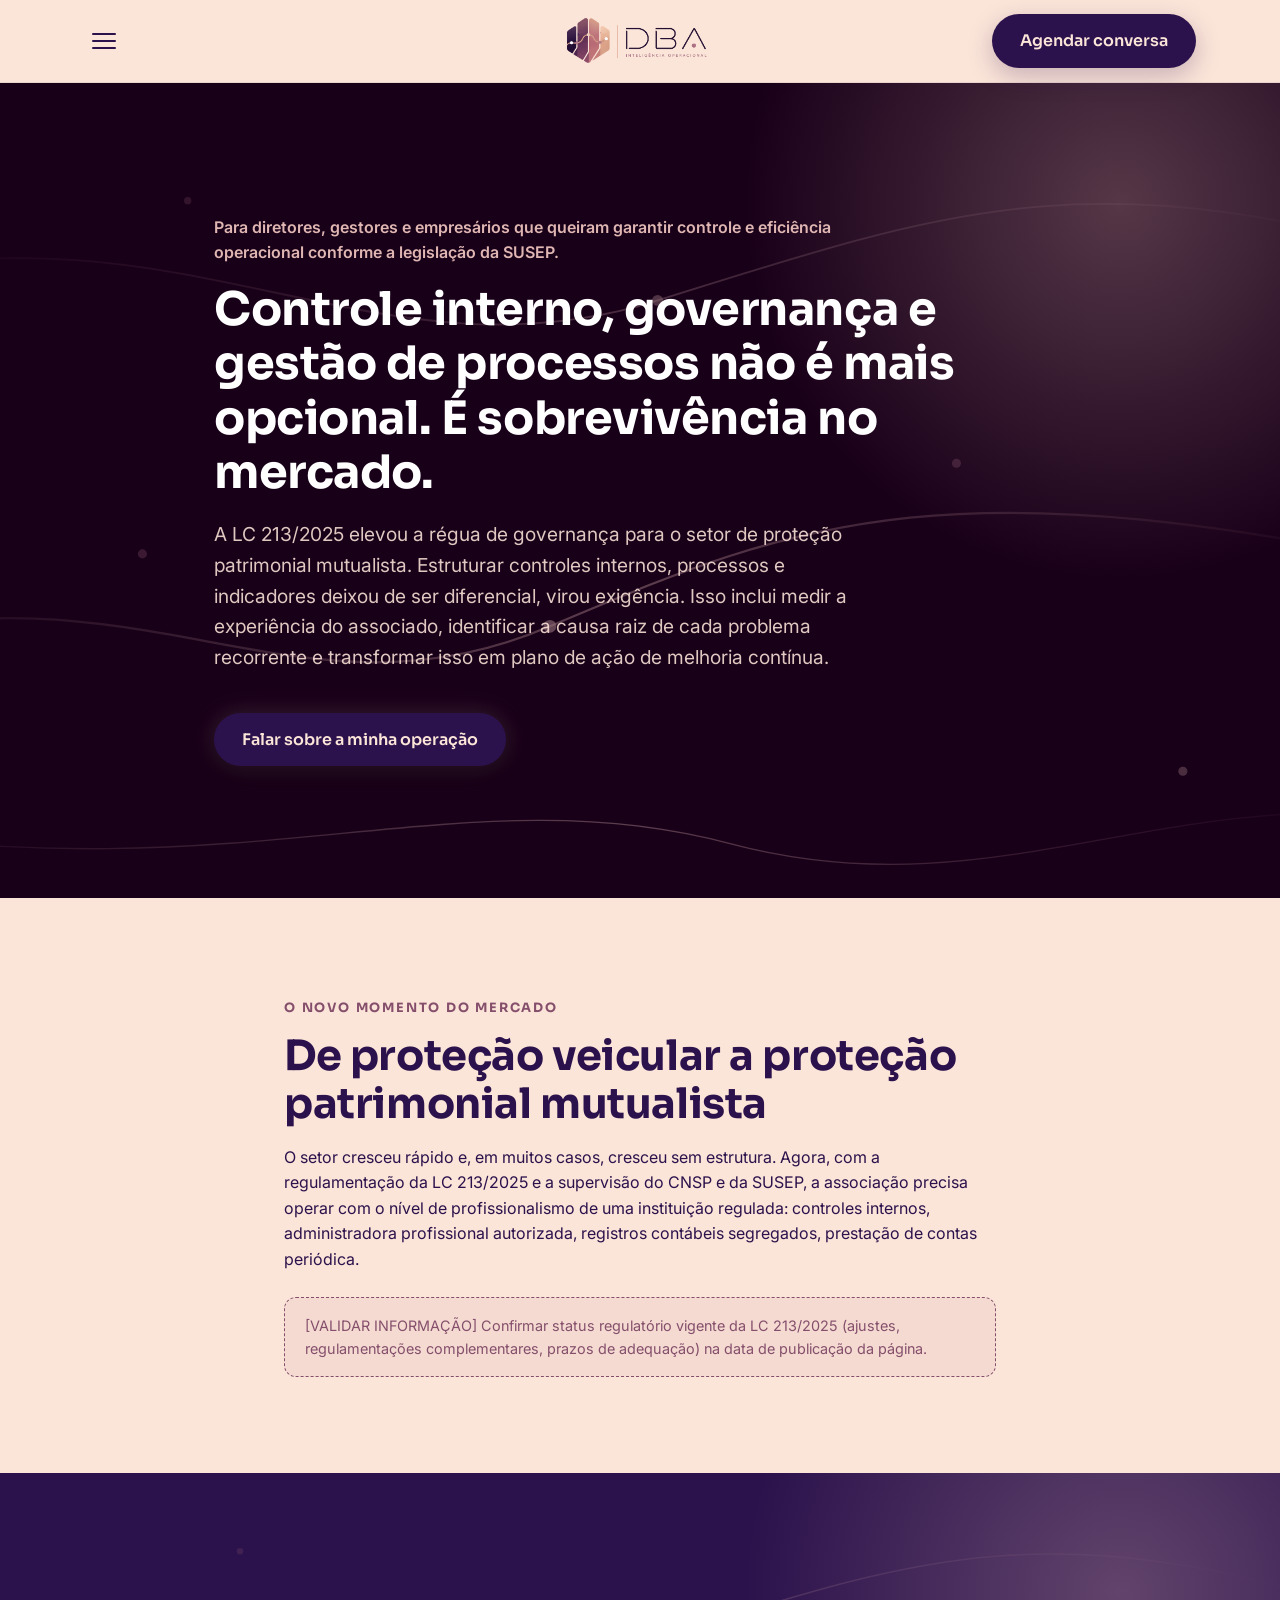
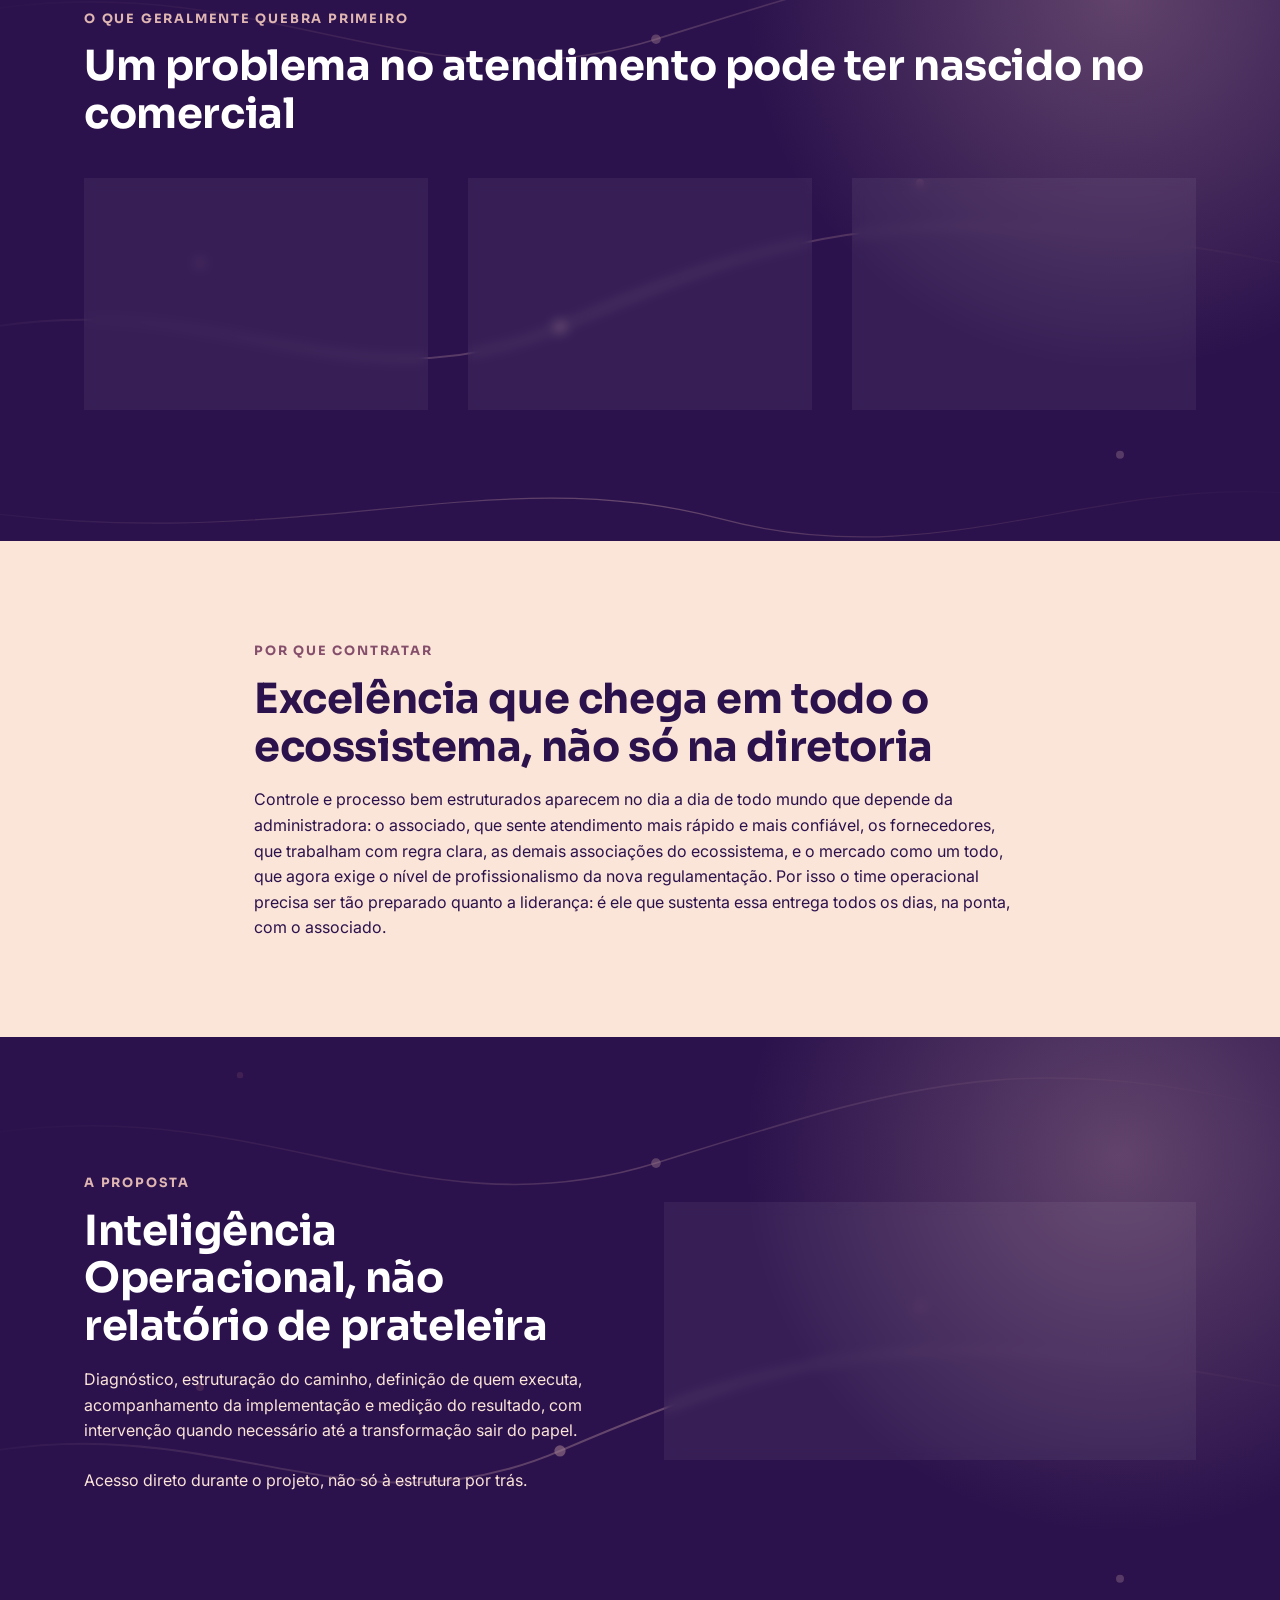
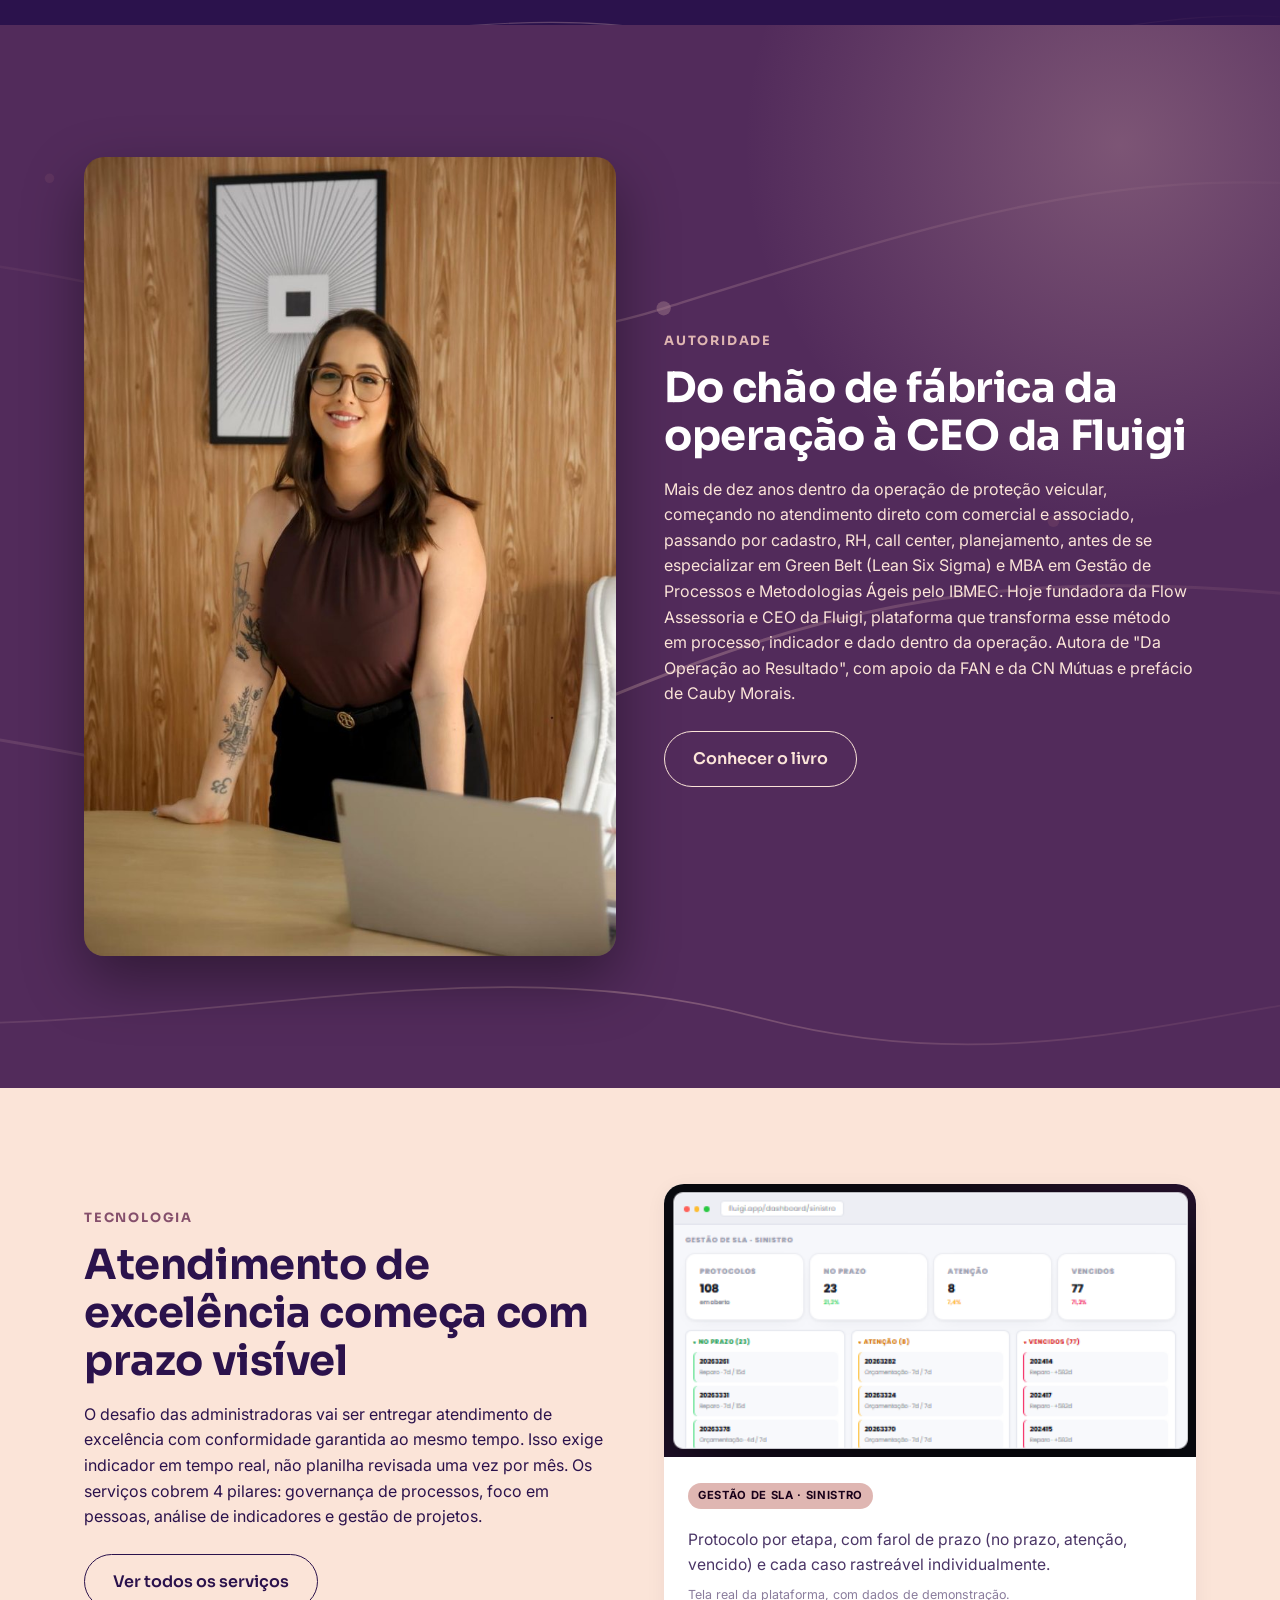
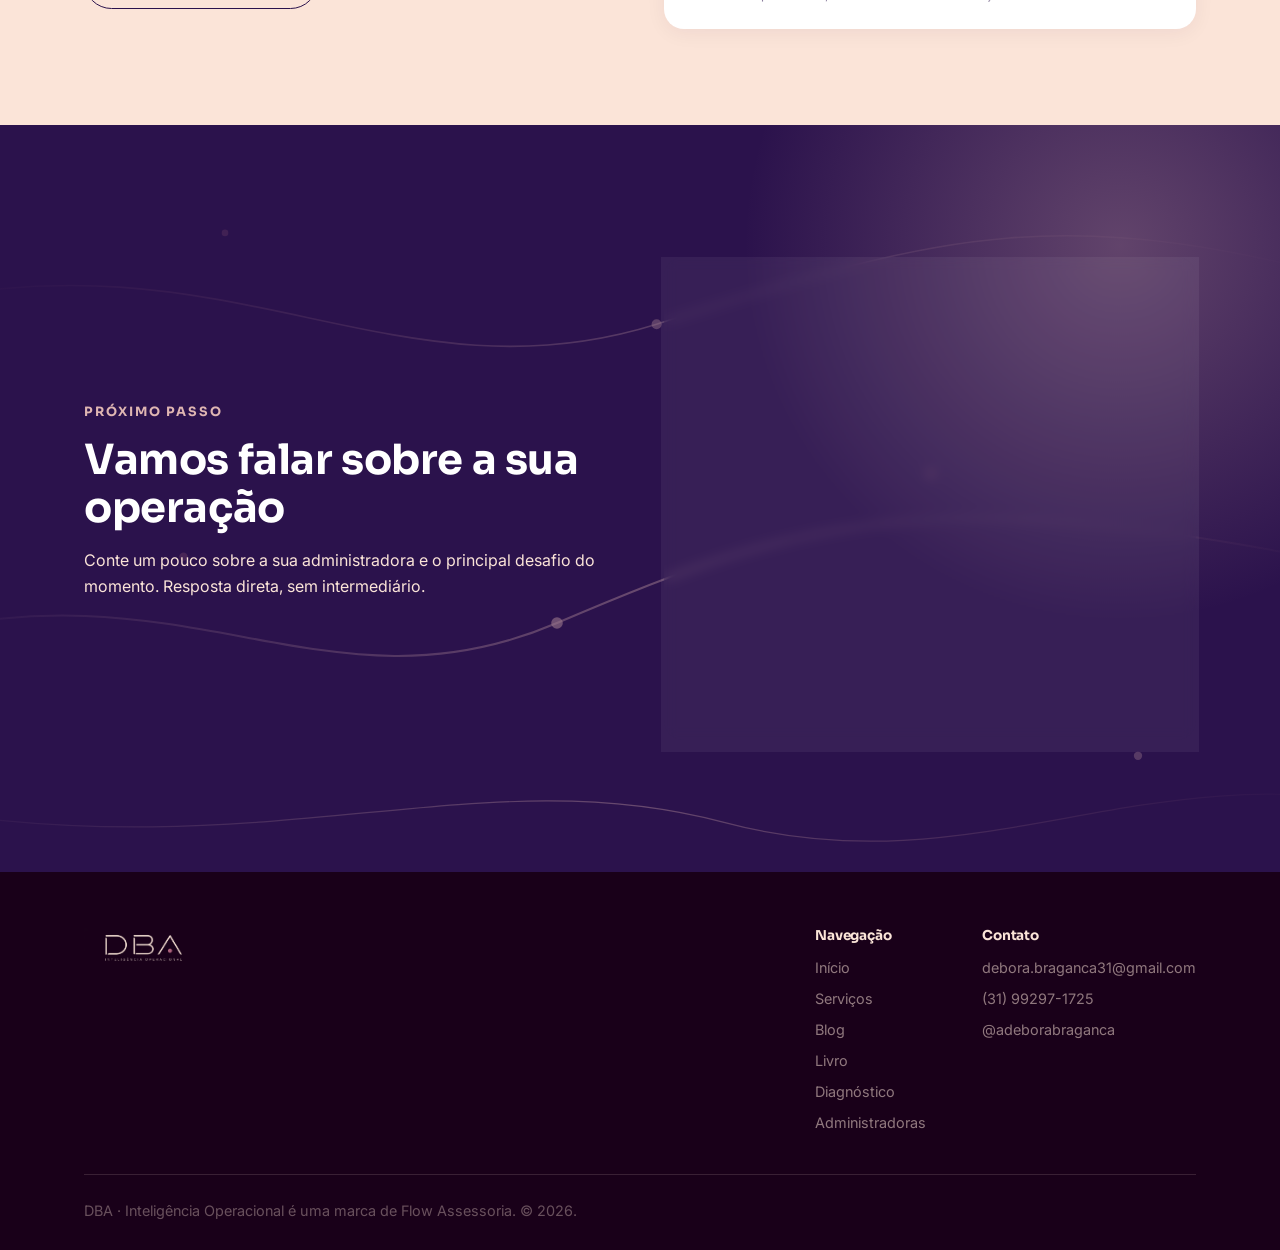
==== administradoras.html @ e3c11626 "primeira versão do site" ====
<!DOCTYPE html>
<html lang="pt-BR">
<head>
<meta charset="UTF-8">
<meta name="viewport" content="width=device-width, initial-scale=1.0">
<title>Para Administradoras · DBA Inteligência Operacional</title>
<meta name="description" content="Consultoria de Inteligência Operacional para administradoras de proteção patrimonial mutualista e proteção veicular: diagnóstico, processos, pessoas, dados e execução.">
<link rel="canonical" href="https://www.dbainteligenciaoperacional.com.br/administradoras.html">
<link rel="icon" href="assets/img/icone.png">
<link rel="preconnect" href="https://fonts.googleapis.com">
<link href="https://fonts.googleapis.com/css2?family=Sora:wght@600;700;800&family=Inter:wght@400;500;600&display=swap" rel="stylesheet">
<link rel="stylesheet" href="assets/css/style.css">
</head>
<body>

<header class="site-header">
  <div class="container">
    <button class="nav-toggle" aria-label="Abrir menu"><span></span><span></span><span></span></button>
    <a href="index.html" class="logo"><img src="assets/img/logo-dark.png" alt="DBA Inteligência Operacional"></a>
    <a href="#contato" class="btn btn-primary header-cta">Agendar conversa</a>
  </div>
  <nav class="site-nav">
    <button class="nav-close" aria-label="Fechar menu">&times;</button>
    <a href="index.html">Início</a>
    <a href="servicos.html">Serviços</a>
    <a href="blog.html">Blog</a>
    <a href="livro.html">Livro</a>
    <a href="diagnostico.html">Diagnóstico</a>
    <a href="administradoras.html">Administradoras</a>
    <div class="nav-contact">
      <a href="https://wa.me/5531992971725" target="_blank" rel="noopener">WhatsApp (31) 99297-1725</a>
      <a href="mailto:debora.braganca31@gmail.com">debora.braganca31@gmail.com</a>
      <a href="https://instagram.com/adeborabraganca" target="_blank" rel="noopener">@adeborabraganca</a>
    </div>
  </nav>
</header>

<!-- HERO -->
<section class="section-dark section-hero">
  <div class="container hero-solo">
    <p class="hero-kicker">Para diretores, gestores e empresários que queiram garantir controle e eficiência operacional conforme a legislação da SUSEP.</p>
    <h1 class="hero-title">Controle interno, governança e gestão de processos não é mais opcional. É sobrevivência no mercado.</h1>
    <p class="lead">A LC 213/2025 elevou a régua de governança para o setor de proteção patrimonial mutualista. Estruturar controles internos, processos e indicadores deixou de ser diferencial, virou exigência. Isso inclui medir a experiência do associado, identificar a causa raiz de cada problema recorrente e transformar isso em plano de ação de melhoria contínua.</p>
    <div class="mt-40">
      <a href="#contato" class="btn btn-primary">Falar sobre a minha operação</a>
    </div>
  </div>
</section>

<!-- CONTEXTO -->
<section class="section-light">
  <div class="container" style="max-width:760px; margin:0 auto;">
    <span class="eyebrow">O novo momento do mercado</span>
    <h2 class="section-title">De proteção veicular a proteção patrimonial mutualista</h2>
    <p>O setor cresceu rápido e, em muitos casos, cresceu sem estrutura. Agora, com a regulamentação da LC 213/2025 e a supervisão do CNSP e da SUSEP, a associação precisa operar com o nível de profissionalismo de uma instituição regulada: controles internos, administradora profissional autorizada, registros contábeis segregados, prestação de contas periódica.</p>
    <div class="validar mt-24">[VALIDAR INFORMAÇÃO] Confirmar status regulatório vigente da LC 213/2025 (ajustes, regulamentações complementares, prazos de adequação) na data de publicação da página.</div>
  </div>
</section>

<!-- PROBLEMA / CONSEQUÊNCIA -->
<section class="section-purple">
  <div class="container">
    <span class="eyebrow">O que geralmente quebra primeiro</span>
    <h2 class="section-title">Um problema no atendimento pode ter nascido no comercial</h2>
    <div class="grid-3 mt-40">
      <div class="card">
        <h3>Cadeia de valor invisível</h3>
        <p>Áreas funcionando como departamentos isolados, sem entender como uma entrega impacta a próxima, até o associado sentir a falha.</p>
      </div>
      <div class="card">
        <h3>Dependência de pessoas</h3>
        <p>Processo que só uma pessoa sabe fazer é processo que não escala, e que quebra quando essa pessoa sai.</p>
      </div>
      <div class="card">
        <h3>Decisão sem dado</h3>
        <p>Sem indicador por setor, a gestão está "achando" que vai bem. E achar não sustenta um fundo mutualista diante da lei e do mercado.</p>
      </div>
    </div>
  </div>
</section>

<!-- PROPOSTA DE VALOR -->
<section class="section-light">
  <div class="container" style="max-width:820px; margin:0 auto;">
    <span class="eyebrow">Por que contratar</span>
    <h2 class="section-title">Excelência que chega em todo o ecossistema, não só na diretoria</h2>
    <p>Controle e processo bem estruturados aparecem no dia a dia de todo mundo que depende da administradora: o associado, que sente atendimento mais rápido e mais confiável, os fornecedores, que trabalham com regra clara, as demais associações do ecossistema, e o mercado como um todo, que agora exige o nível de profissionalismo da nova regulamentação. Por isso o time operacional precisa ser tão preparado quanto a liderança: é ele que sustenta essa entrega todos os dias, na ponta, com o associado.</p>
  </div>
</section>

<!-- NOVA VISÃO / SOLUÇÃO -->
<section class="section-purple">
  <div class="container grid-2">
    <div>
      <span class="eyebrow">A proposta</span>
      <h2 class="section-title">Inteligência Operacional, não relatório de prateleira</h2>
      <p>Diagnóstico, estruturação do caminho, definição de quem executa, acompanhamento da implementação e medição do resultado, com intervenção quando necessário até a transformação sair do papel.</p>
      <p class="mt-24">Acesso direto durante o projeto, não só à estrutura por trás.</p>
    </div>
    <div class="card">
      <span class="tag-flag">Método</span>
      <h3>Diagnóstico → Processos → Pessoas → Dados → Execução</h3>
      <p>Mapeamento de processos ponta a ponta (adesão ao sinistro), indicadores por área, governança GRC (Governança, Liderança e Compliance) e acompanhamento da execução, não só o desenho.</p>
    </div>
  </div>
</section>

<!-- AUTORIDADE -->
<section class="section-dark">
  <div class="container grid-2">
    <div>
      <img src="assets/img/debora-escritorio.jpg" alt="Débora Bragança, CEO da Fluigi" style="border-radius:20px; width:100%; box-shadow:0 24px 60px rgba(0,0,0,0.4);">
    </div>
    <div>
      <span class="eyebrow">Autoridade</span>
      <h2 class="section-title">Do chão de fábrica da operação à CEO da Fluigi</h2>
      <p>Mais de dez anos dentro da operação de proteção veicular, começando no atendimento direto com comercial e associado, passando por cadastro, RH, call center, planejamento, antes de se especializar em Green Belt (Lean Six Sigma) e MBA em Gestão de Processos e Metodologias Ágeis pelo IBMEC. Hoje fundadora da Flow Assessoria e CEO da Fluigi, plataforma que transforma esse método em processo, indicador e dado dentro da operação. Autora de "Da Operação ao Resultado", com apoio da FAN e da CN Mútuas e prefácio de Cauby Morais.</p>
      <div class="mt-24">
        <a href="livro.html" class="btn btn-outline">Conhecer o livro</a>
      </div>
    </div>
  </div>
</section>

<!-- TECNOLOGIA E EXECUÇÃO -->
<section class="section-light">
  <div class="container grid-2">
    <div>
      <span class="eyebrow">Tecnologia</span>
      <h2 class="section-title">Atendimento de excelência começa com prazo visível</h2>
      <p>O desafio das administradoras vai ser entregar atendimento de excelência com conformidade garantida ao mesmo tempo. Isso exige indicador em tempo real, não planilha revisada uma vez por mês. Os serviços cobrem 4 pilares: governança de processos, foco em pessoas, análise de indicadores e gestão de projetos.</p>
      <div class="mt-24">
        <a href="servicos.html" class="btn btn-outline">Ver todos os serviços</a>
      </div>
    </div>
    <div class="card" style="padding:0; overflow:hidden;">
      <img src="assets/img/fluigi-dashboard-sinistro.png" alt="Dashboard de gestão de SLA de sinistro da plataforma Fluigi: protocolos no prazo, em atenção e vencidos" style="width:100%; display:block;">
      <div style="padding:24px;">
        <span class="tag-flag">Gestão de SLA · Sinistro</span>
        <p style="margin-top:8px;">Protocolo por etapa, com farol de prazo (no prazo, atenção, vencido) e cada caso rastreável individualmente.</p>
        <p style="margin-top:8px; font-size:0.78rem; opacity:0.55;">Tela real da plataforma, com dados de demonstração.</p>
      </div>
    </div>
  </div>
</section>

<!-- Seção de cases/evidências fica de fora por enquanto (decisão dela, 2026-08-15): reinserir quando houver
     logomarcas de clientes e cases reais para mostrar. Ver pendência registrada no blueprint do projeto. -->

<!-- FORM DE CAPTAÇÃO -->
<section class="section-purple" id="contato">
  <div class="container grid-2">
    <div>
      <span class="eyebrow">Próximo passo</span>
      <h2 class="section-title">Vamos falar sobre a sua operação</h2>
      <p>Conte um pouco sobre a sua administradora e o principal desafio do momento. Resposta direta, sem intermediário.</p>
    </div>
    <div class="card">
      <form action="mailto:debora.braganca31@gmail.com" method="post" enctype="text/plain">
        <div style="display:flex; flex-direction:column; gap:14px;">
          <input type="text" name="Nome" placeholder="Nome" required style="padding:12px 16px; border-radius:10px; border:1px solid rgba(43,18,76,0.15); font-family:inherit;">
          <input type="text" name="Cargo" placeholder="Cargo" required style="padding:12px 16px; border-radius:10px; border:1px solid rgba(43,18,76,0.15); font-family:inherit;">
          <input type="text" name="Administradora" placeholder="Administradora / associação" required style="padding:12px 16px; border-radius:10px; border:1px solid rgba(43,18,76,0.15); font-family:inherit;">
          <input type="email" name="E-mail" placeholder="E-mail" required style="padding:12px 16px; border-radius:10px; border:1px solid rgba(43,18,76,0.15); font-family:inherit;">
          <input type="tel" name="Telefone" placeholder="Telefone / WhatsApp" required style="padding:12px 16px; border-radius:10px; border:1px solid rgba(43,18,76,0.15); font-family:inherit;">
          <textarea name="Desafio" placeholder="Principal desafio operacional hoje" rows="3" style="padding:12px 16px; border-radius:10px; border:1px solid rgba(43,18,76,0.15); font-family:inherit;"></textarea>
          <button type="submit" class="btn btn-primary">Enviar</button>
        </div>
      </form>
    </div>
  </div>
</section>

<footer class="site-footer">
  <div class="container">
    <div class="footer-top">
      <div class="logo"><img src="assets/img/logo-light.png" alt="DBA Inteligência Operacional"></div>
      <div class="footer-cols">
        <div class="footer-col">
          <h4>Navegação</h4>
          <a href="index.html">Início</a>
          <a href="servicos.html">Serviços</a>
          <a href="blog.html">Blog</a>
          <a href="livro.html">Livro</a>
          <a href="diagnostico.html">Diagnóstico</a>
          <a href="administradoras.html">Administradoras</a>
        </div>
        <div class="footer-col">
          <h4>Contato</h4>
          <a href="mailto:debora.braganca31@gmail.com">debora.braganca31@gmail.com</a>
          <a href="https://wa.me/5531992971725" target="_blank" rel="noopener">(31) 99297-1725</a>
          <a href="https://instagram.com/adeborabraganca" target="_blank" rel="noopener">@adeborabraganca</a>
        </div>
      </div>
    </div>
    <p style="opacity:0.5;">DBA · Inteligência Operacional é uma marca de Flow Assessoria. © 2026.</p>
  </div>
</footer>

<script src="assets/js/nav.js"></script>
</body>
</html>
---- assets/css/style.css ----
/* ===== DBA — Inteligência Operacional ===== */
/* Paleta oficial: berinjela #190019, roxo profundo #2B124C, roxo intermediário #522B5B,
   malva #854F6C, rosé claro #DFB6B2, creme #FBE4D8 */

:root {
  --berinjela: #190019;
  --roxo-profundo: #2B124C;
  --roxo-intermediario: #522B5B;
  --malva: #854F6C;
  --rose: #DFB6B2;
  --creme: #FBE4D8;
  --branco: #FFFFFF;

  --font-display: 'Sora', sans-serif;
  --font-body: 'Inter', sans-serif;

  --max-width: 1160px;
}

* { box-sizing: border-box; margin: 0; padding: 0; }

html { scroll-behavior: smooth; }

body {
  font-family: var(--font-body);
  color: var(--roxo-profundo);
  background: var(--creme);
  line-height: 1.6;
  -webkit-font-smoothing: antialiased;
}

h1, h2, h3, h4 {
  font-family: var(--font-display);
  line-height: 1.15;
  font-weight: 700;
  letter-spacing: -0.01em;
}

a { color: inherit; text-decoration: none; }

img { max-width: 100%; display: block; }

.container {
  max-width: var(--max-width);
  margin: 0 auto;
  padding: 0 24px;
}

/* ===== Header ===== */
.site-header {
  position: sticky;
  top: 0;
  z-index: 100;
  background: rgba(251, 228, 216, 0.92);
  backdrop-filter: blur(8px);
  border-bottom: 1px solid rgba(43, 18, 76, 0.08);
}

.site-header .container {
  display: grid;
  grid-template-columns: 1fr auto 1fr;
  align-items: center;
  padding-top: 14px;
  padding-bottom: 14px;
}

.site-header .logo { justify-self: center; }
.site-header .logo img { height: 52px; width: auto; }

.header-cta { justify-self: end; padding: 12px 22px; font-size: 0.9rem; white-space: nowrap; }

/* ===== Menu lateral (drawer) ===== */
.nav-toggle {
  display: flex;
  justify-self: start;
  background: none;
  border: none;
  cursor: pointer;
  padding: 8px;
  flex-direction: column;
  gap: 5px;
  z-index: 260;
}

.nav-toggle span {
  display: block;
  width: 24px;
  height: 2px;
  background: var(--roxo-profundo);
  border-radius: 2px;
  transition: transform 0.2s ease, opacity 0.2s ease;
}

.nav-toggle.is-active span:nth-child(1) { transform: translateY(7px) rotate(45deg); }
.nav-toggle.is-active span:nth-child(2) { opacity: 0; }
.nav-toggle.is-active span:nth-child(3) { transform: translateY(-7px) rotate(-45deg); }

.site-drawer-overlay {
  position: fixed;
  inset: 0;
  background: rgba(25, 0, 25, 0.55);
  backdrop-filter: blur(2px);
  z-index: 250;
  opacity: 0;
  pointer-events: none;
  transition: opacity 0.3s ease;
}

.site-drawer-overlay.is-visible { opacity: 1; pointer-events: auto; }

.site-nav {
  position: fixed;
  top: 0;
  left: 0;
  height: 100vh;
  width: min(320px, 85vw);
  background: linear-gradient(180deg, var(--roxo-profundo), var(--berinjela));
  padding: 90px 32px 32px;
  display: flex;
  flex-direction: column;
  gap: 2px;
  transform: translateX(-100%);
  transition: transform 0.3s ease;
  z-index: 300;
  overflow-y: auto;
}

.site-nav.is-open { transform: translateX(0); }

.site-nav a {
  font-size: 1.05rem;
  font-weight: 600;
  color: var(--creme);
  opacity: 0.85;
  padding: 14px 2px;
  border-bottom: 1px solid rgba(255,255,255,0.08);
  transition: opacity 0.2s;
}

.site-nav a:hover { opacity: 1; }

.nav-close {
  position: absolute;
  top: 26px;
  right: 26px;
  background: none;
  border: none;
  color: var(--creme);
  font-size: 1.9rem;
  line-height: 1;
  cursor: pointer;
  opacity: 0.75;
}

.nav-close:hover { opacity: 1; }

.nav-contact {
  margin-top: 20px;
  display: flex;
  flex-direction: column;
  gap: 10px;
}

.nav-contact a {
  border-bottom: none;
  font-size: 0.88rem;
  font-weight: 500;
  opacity: 0.65;
  padding: 0;
}

/* ===== Buttons ===== */
.btn {
  display: inline-flex;
  align-items: center;
  gap: 8px;
  padding: 14px 28px;
  border-radius: 999px;
  font-family: var(--font-display);
  font-weight: 600;
  font-size: 1rem;
  border: none;
  cursor: pointer;
  transition: transform 0.15s ease, box-shadow 0.15s ease;
}

.btn:hover { transform: translateY(-2px); }

.btn-primary {
  background: var(--roxo-profundo);
  color: var(--creme);
  box-shadow: 0 8px 24px rgba(43, 18, 76, 0.25), 0 0 0 rgba(223, 182, 178, 0);
}

.btn-primary:hover {
  box-shadow: 0 12px 32px rgba(43, 18, 76, 0.35), 0 0 28px rgba(223, 182, 178, 0.35);
}

.section-dark .btn-primary, .section-purple .btn-primary {
  box-shadow: 0 8px 24px rgba(0, 0, 0, 0.3), 0 0 24px rgba(223, 182, 178, 0.18);
}

.btn-light {
  background: var(--creme);
  color: var(--roxo-profundo);
}

.btn-outline {
  background: transparent;
  border: 1.5px solid currentColor;
  color: inherit;
}

/* ===== Sections ===== */
section { padding: 96px 0; position: relative; }

/* Seções escuras/roxas ganham mais respiro que o padrão, pra dar leveza
   (feedback dela, 2026-08-16: "falta leveza" no escuro) */
.section-dark,
.section-purple { padding: 132px 0; }

.section-dark,
.section-purple {
  position: relative;
  overflow: hidden;
  /* Berinjela (quase preto) fica reservado pra hero e momentos de impacto
     (.section-impact), o resto do conteúdo escuro usa roxo intermediário,
     mais colorido e menos "pesado" visualmente. */
  background: var(--roxo-intermediario);
  color: var(--creme);
}

.section-dark.section-hero,
.section-dark.section-impact { background: var(--berinjela); }

.section-purple { background: var(--roxo-profundo); }

/* Linhas de fluxo + brilho de fundo — elemento gráfico recorrente da identidade DBA */
.section-dark::before,
.section-purple::before {
  content: "";
  position: absolute;
  inset: 0;
  background-image: url("../img/flow-lines.svg");
  background-size: cover;
  background-position: center;
  opacity: 0.62;
  pointer-events: none;
  z-index: 0;
}

.section-dark::after,
.section-purple::after {
  content: "";
  position: absolute;
  width: 760px;
  height: 760px;
  border-radius: 50%;
  top: -260px;
  right: -220px;
  background: radial-gradient(circle, rgba(223, 182, 178, 0.30) 0%, rgba(223, 182, 178, 0) 70%);
  pointer-events: none;
  z-index: 0;
}

.section-dark .grid-3,
.section-purple .grid-3 { gap: 40px; }

.section-dark .grid-3 .card,
.section-purple .grid-3 .card { padding: 36px; }

.section-dark > .container,
.section-purple > .container {
  position: relative;
  z-index: 1;
}

.section-dark h1, .section-dark h2, .section-dark h3 { color: var(--branco); }
.section-purple h1, .section-purple h2, .section-purple h3 { color: var(--branco); }

.section-light { background: var(--creme); }

.section-white { background: var(--branco); }

/* Hero de abertura — ocupa mais altura de tela, sensação "tela toda" */
.section-hero {
  min-height: 86vh;
  display: flex;
  align-items: center;
}

.eyebrow {
  font-family: var(--font-display);
  font-size: 0.8rem;
  font-weight: 700;
  letter-spacing: 0.14em;
  text-transform: uppercase;
  color: var(--malva);
  margin-bottom: 14px;
  display: inline-block;
}

.section-dark .eyebrow, .section-purple .eyebrow { color: var(--rose); }

/* Kicker: pra frase de audiência/contexto mais longa acima do H1, onde o
   caixa-alta + letter-spacing do .eyebrow fica ilegível */
.hero-kicker {
  font-family: var(--font-body);
  font-size: 1rem;
  font-weight: 600;
  color: var(--malva);
  margin-bottom: 16px;
  max-width: 640px;
  display: block;
}

.section-dark .hero-kicker, .section-purple .hero-kicker { color: var(--rose); }

h1.hero-title { font-size: clamp(1.9rem, 3.6vw, 3.1rem); line-height: 1.18; margin-bottom: 20px; }

h2.section-title { font-size: clamp(1.8rem, 3.4vw, 2.6rem); margin-bottom: 16px; }

.lead { font-size: 1.2rem; opacity: 0.88; max-width: 640px; }

/* Hero sem imagem ao lado (título sozinho, sem grid-2): largura maior,
   texto alinhado à esquerda, não centralizado, pra título mais longo não
   virar bloco de texto ilegível no meio da tela. */
.hero-solo { max-width: 900px; margin: 0 auto; }

/* ===== Grid / Cards ===== */
.grid-2 { display: grid; grid-template-columns: 1fr 1fr; gap: 48px; align-items: center; }
.grid-3 { display: grid; grid-template-columns: repeat(3, 1fr); gap: 28px; }

.card {
  background: var(--branco);
  border-radius: 20px;
  padding: 32px;
  box-shadow: 0 4px 20px rgba(43, 18, 76, 0.06);
  transition: transform 0.2s ease, box-shadow 0.2s ease;
}

.card:hover {
  transform: translateY(-4px);
  box-shadow: 0 16px 40px rgba(43, 18, 76, 0.14);
}

.section-dark .card, .section-purple .card {
  background: rgba(255,255,255,0.06);
  border: 1px solid rgba(255,255,255,0.14);
  box-shadow: none;
  backdrop-filter: blur(6px);
}

.section-dark .card:hover, .section-purple .card:hover {
  border-color: rgba(223, 182, 178, 0.4);
  box-shadow: 0 16px 44px rgba(223, 182, 178, 0.12);
}

.card h3 { font-size: 1.15rem; margin-bottom: 10px; }
.card p { opacity: 0.85; font-size: 0.98rem; }

.tag-flag {
  display: inline-block;
  font-size: 0.7rem;
  font-weight: 700;
  letter-spacing: 0.06em;
  text-transform: uppercase;
  padding: 4px 10px;
  border-radius: 999px;
  background: var(--rose);
  color: var(--berinjela);
  margin-bottom: 10px;
}

/* ===== Service checklist (pillars) ===== */
.service-list {
  list-style: none;
  margin: 16px 0 0;
  padding: 0;
  display: flex;
  flex-direction: column;
  gap: 13px;
}

.service-list li {
  position: relative;
  padding-left: 24px;
  font-size: 0.95rem;
  line-height: 1.5;
  opacity: 0.9;
}

.service-list li::before {
  content: "";
  position: absolute;
  left: 0;
  top: 7px;
  width: 8px;
  height: 8px;
  border-radius: 50%;
  background: var(--malva);
}

.section-dark .service-list li::before, .section-purple .service-list li::before {
  background: var(--rose);
}

.pillar-sub {
  opacity: 0.65;
  font-size: 0.85rem;
  margin: -8px 0 4px;
}

/* ===== Hero with icon ===== */
.hero-icon {
  width: 100%;
  max-width: 460px;
  filter: drop-shadow(0 30px 60px rgba(223, 182, 178, 0.35));
  animation: float-icon 6s ease-in-out infinite;
}

@keyframes float-icon {
  0%, 100% { transform: translateY(0); }
  50% { transform: translateY(-14px); }
}

@media (prefers-reduced-motion: reduce) {
  .hero-icon { animation: none; }
}

/* ===== Divider dot line (identidade) ===== */
.trend-divider {
  width: 60px;
  height: 3px;
  background: linear-gradient(90deg, var(--roxo-profundo), var(--malva), var(--rose));
  border-radius: 2px;
  margin: 20px 0;
}

/* ===== Footer ===== */
.site-footer {
  background: var(--berinjela);
  color: rgba(251, 228, 216, 0.7);
  padding: 56px 0 28px;
  font-size: 0.9rem;
}

.site-footer .footer-top {
  display: flex;
  justify-content: space-between;
  flex-wrap: wrap;
  gap: 32px;
  padding-bottom: 32px;
  border-bottom: 1px solid rgba(251, 228, 216, 0.14);
  margin-bottom: 24px;
}

.site-footer .logo img { height: 40px; margin-bottom: 12px; }
.site-footer a:hover { color: var(--creme); }
.footer-cols { display: flex; gap: 56px; flex-wrap: wrap; }
.footer-col h4 { color: var(--creme); font-size: 0.85rem; margin-bottom: 12px; }
.footer-col a { display: block; opacity: 0.75; margin-bottom: 8px; }

/* ===== Utility ===== */
.text-center { text-align: center; }
.mt-24 { margin-top: 24px; }
.mt-40 { margin-top: 40px; }
.badge-row { display: flex; gap: 16px; flex-wrap: wrap; align-items: center; }

blockquote {
  font-family: var(--font-display);
  font-size: 1.3rem;
  line-height: 1.4;
  font-weight: 600;
  padding-left: 24px;
  border-left: 3px solid var(--rose);
}

blockquote cite {
  display: block;
  font-family: var(--font-body);
  font-style: normal;
  font-weight: 500;
  font-size: 0.9rem;
  opacity: 0.75;
  margin-top: 14px;
}

.validar {
  border: 1.5px dashed var(--malva);
  background: rgba(133, 79, 108, 0.06);
  padding: 16px 20px;
  border-radius: 12px;
  font-size: 0.9rem;
  color: var(--malva);
}

/* ===== Blog: chips e cards ===== */
.chip-row {
  display: flex;
  flex-wrap: wrap;
  gap: 10px;
}

.chip {
  font-family: var(--font-body);
  font-size: 0.88rem;
  font-weight: 600;
  padding: 9px 18px;
  border-radius: 999px;
  border: 1.5px solid rgba(43, 18, 76, 0.18);
  background: transparent;
  color: var(--roxo-profundo);
  cursor: pointer;
  transition: all 0.15s ease;
}

.chip:hover { border-color: var(--malva); }

.chip.is-active {
  background: var(--roxo-profundo);
  border-color: var(--roxo-profundo);
  color: var(--creme);
}

.blog-grid {
  display: grid;
  grid-template-columns: repeat(3, 1fr);
  gap: 28px;
}

.post-card {
  display: flex;
  flex-direction: column;
  background: var(--branco);
  border-radius: 20px;
  overflow: hidden;
  box-shadow: 0 4px 20px rgba(43, 18, 76, 0.06);
  transition: transform 0.2s ease, box-shadow 0.2s ease;
}

.post-card:hover {
  transform: translateY(-4px);
  box-shadow: 0 16px 40px rgba(43, 18, 76, 0.14);
}

.post-cover {
  height: 150px;
  position: relative;
  overflow: hidden;
  background: linear-gradient(135deg, var(--roxo-profundo), var(--berinjela));
  flex-shrink: 0;
}

.post-cover::before {
  content: "";
  position: absolute;
  inset: 0;
  background-image: url("../img/flow-lines.svg");
  background-size: 320px;
  background-repeat: repeat;
  opacity: 0.35;
}

.post-cover::after {
  content: "";
  position: absolute;
  top: -40px;
  right: -40px;
  width: 160px;
  height: 160px;
  border-radius: 50%;
  background: radial-gradient(circle, rgba(223, 182, 178, 0.4), transparent 70%);
}

.post-body { padding: 24px; display: flex; flex-direction: column; flex-grow: 1; }
.post-card .tag-flag { margin-right: 6px; }
.post-card h3 { margin-top: 4px; }
.post-card .post-desc { margin-top: 10px; flex-grow: 1; }
.post-card .post-suggested {
  margin-top: 16px;
  font-size: 0.78rem;
  font-weight: 600;
  color: var(--malva);
  opacity: 0.85;
}

.post-card.is-hidden { display: none; }

/* ===== Responsive ===== */
@media (max-width: 860px) {
  .grid-2 { grid-template-columns: 1fr; }
  .grid-3 { grid-template-columns: 1fr; }
  .blog-grid { grid-template-columns: 1fr; }

  .header-cta { padding: 10px 16px; font-size: 0.8rem; }

  section { padding: 64px 0; }
  .footer-top { flex-direction: column; }
}
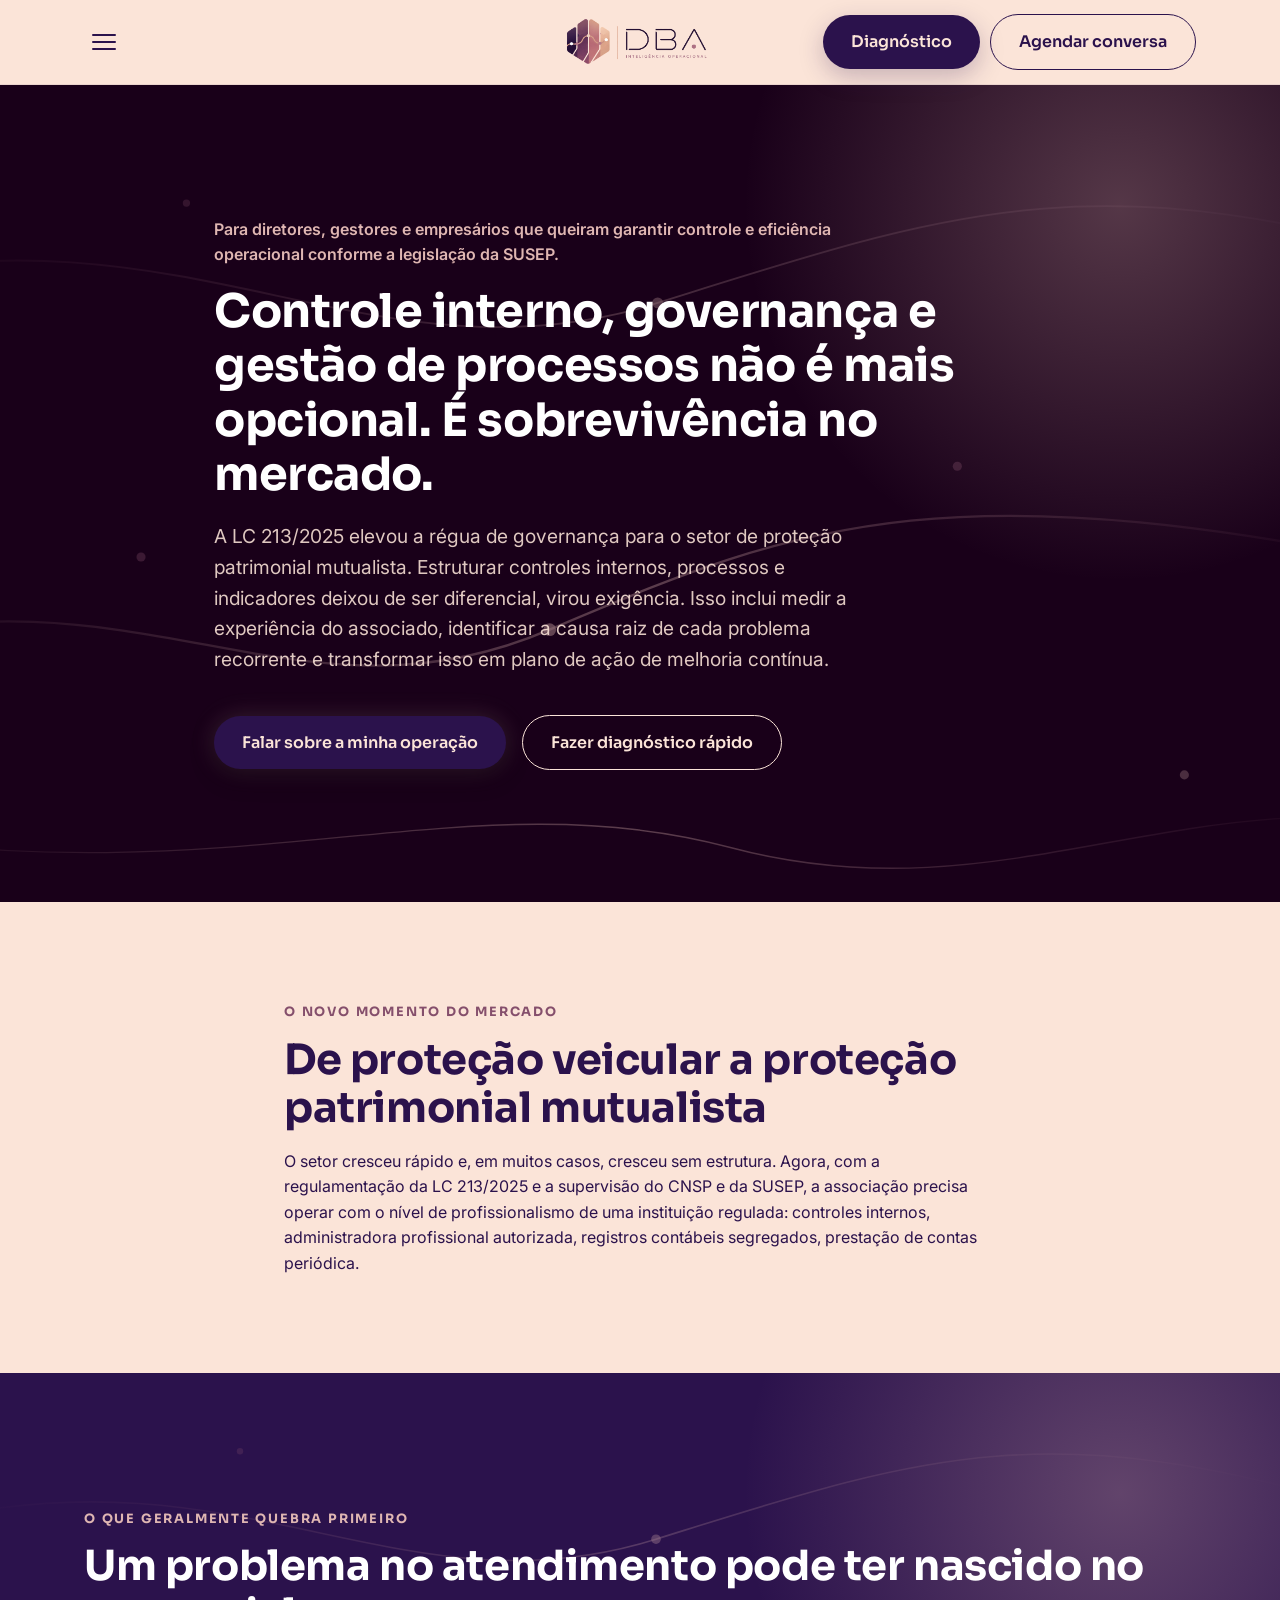
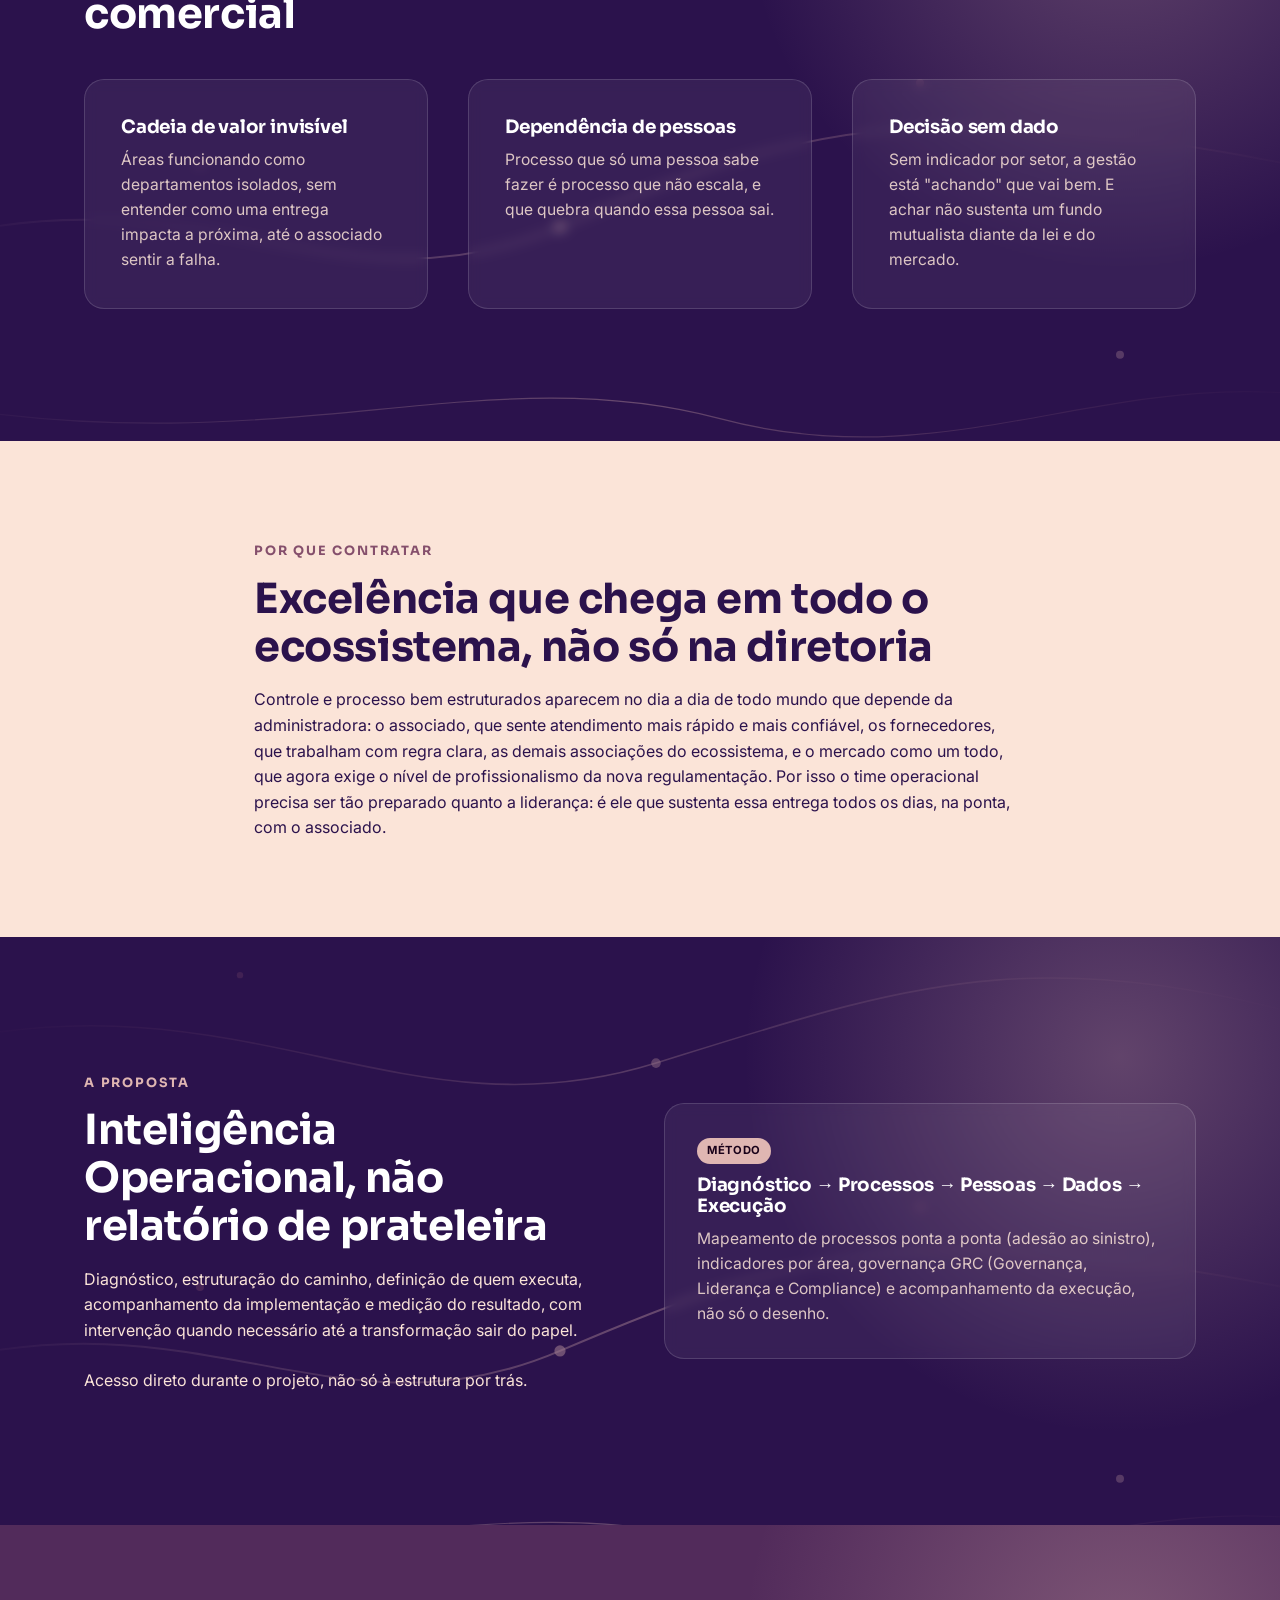
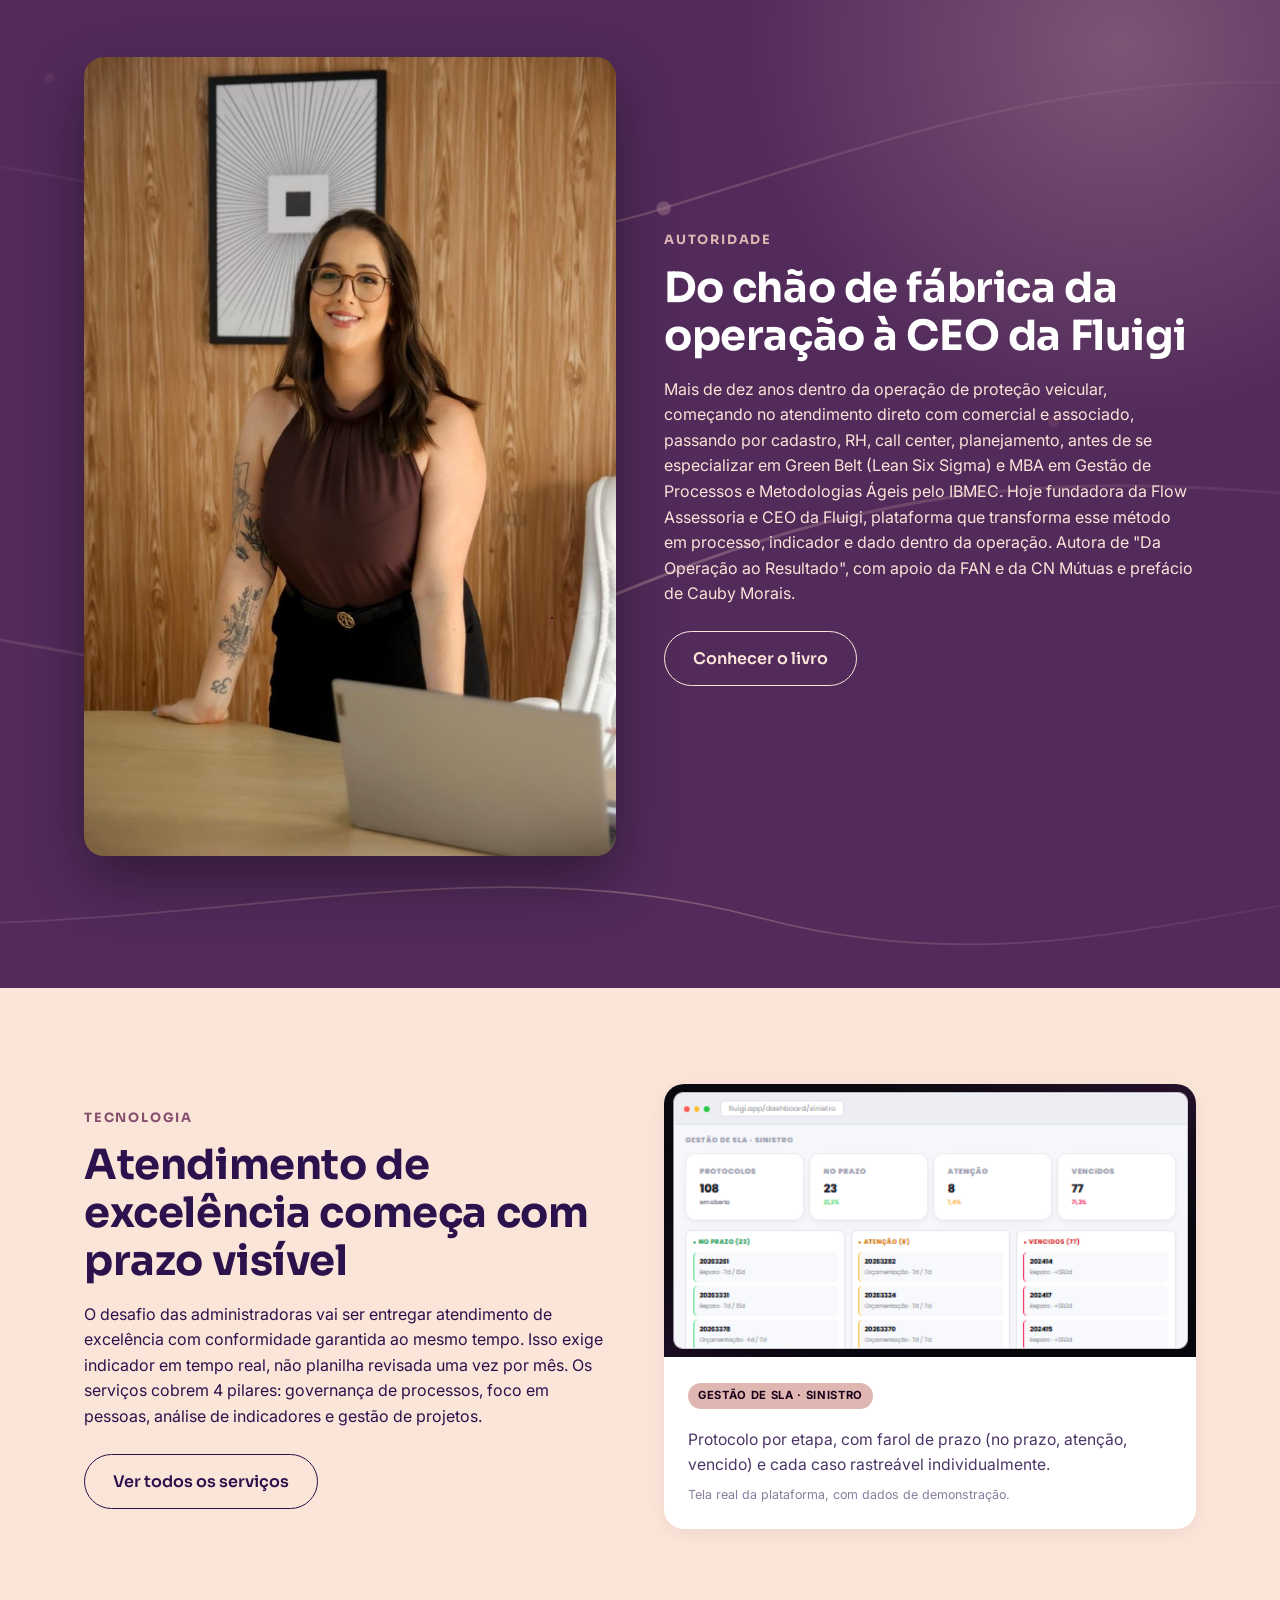
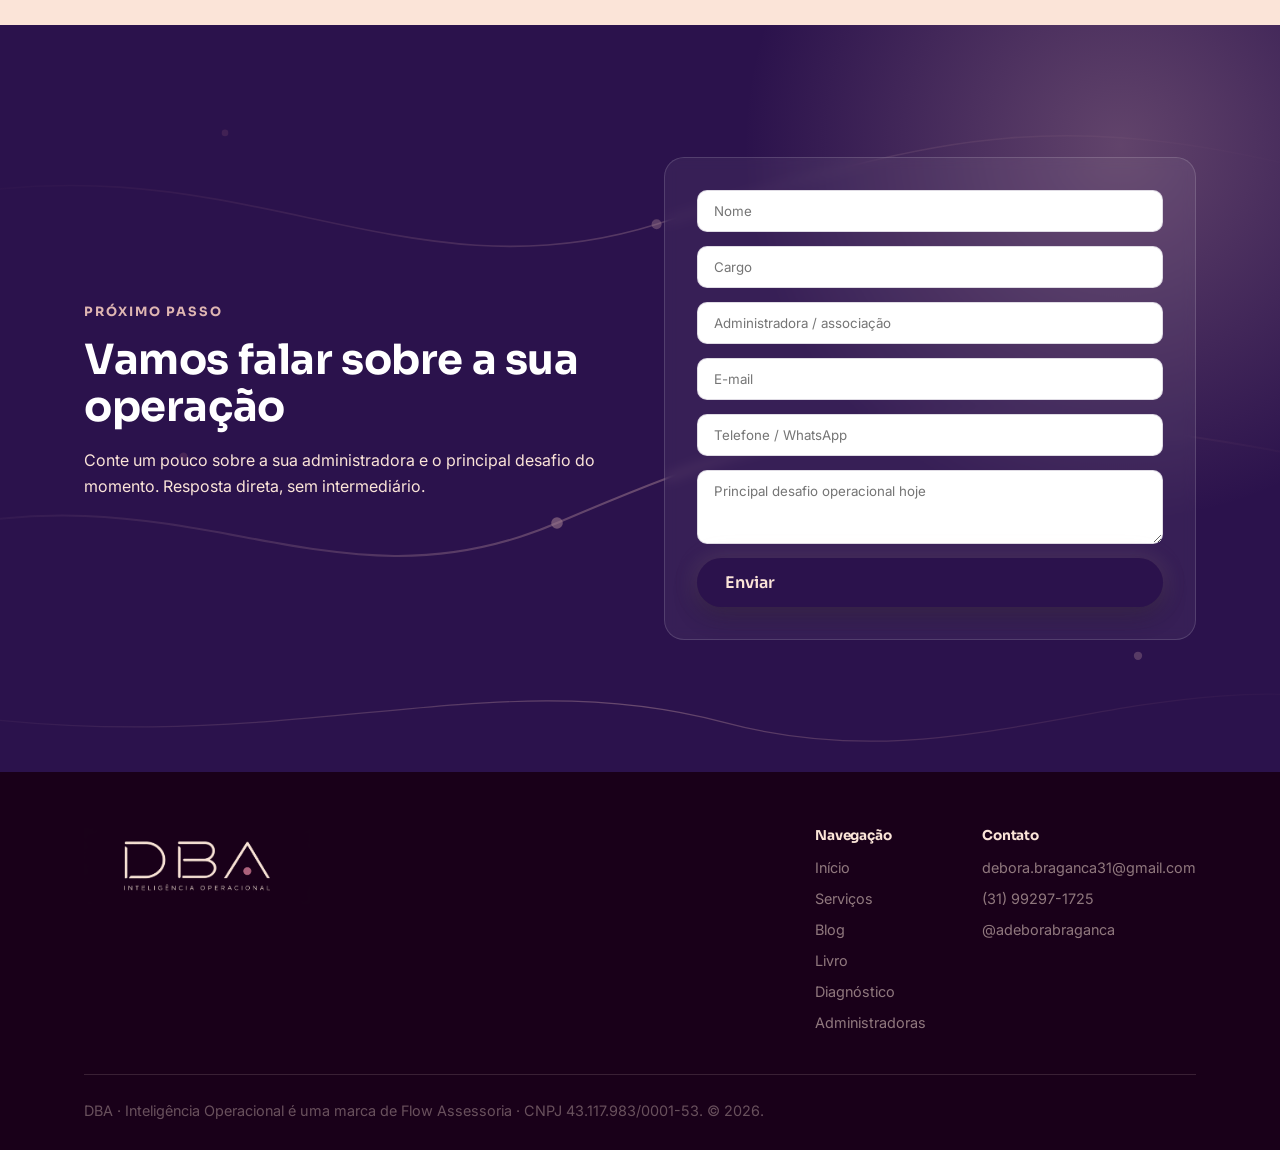
==== commit ef0c941c: "Atualizacao automatica do site - 17/08/2026 12:11:08,62" ====
--- a/administradoras.html
+++ b/administradoras.html
@@ -17,23 +17,27 @@
   <div class="container">
     <button class="nav-toggle" aria-label="Abrir menu"><span></span><span></span><span></span></button>
     <a href="index.html" class="logo"><img src="assets/img/logo-dark.png" alt="DBA Inteligência Operacional"></a>
-    <a href="#contato" class="btn btn-primary header-cta">Agendar conversa</a>
-  </div>
-  <nav class="site-nav">
-    <button class="nav-close" aria-label="Fechar menu">&times;</button>
-    <a href="index.html">Início</a>
-    <a href="servicos.html">Serviços</a>
-    <a href="blog.html">Blog</a>
-    <a href="livro.html">Livro</a>
-    <a href="diagnostico.html">Diagnóstico</a>
-    <a href="administradoras.html">Administradoras</a>
-    <div class="nav-contact">
-      <a href="https://wa.me/5531992971725" target="_blank" rel="noopener">WhatsApp (31) 99297-1725</a>
-      <a href="mailto:debora.braganca31@gmail.com">debora.braganca31@gmail.com</a>
-      <a href="https://instagram.com/adeborabraganca" target="_blank" rel="noopener">@adeborabraganca</a>
-    </div>
-  </nav>
+    <div class="header-ctas">
+      <a href="diagnostico.html" class="btn btn-primary header-cta pulse-glow">Diagnóstico</a>
+      <a href="#contato" class="btn btn-outline header-cta">Agendar conversa</a>
+    </div>
+  </div>
 </header>
+
+<nav class="site-nav">
+  <button class="nav-close" aria-label="Fechar menu">&times;</button>
+  <a href="index.html">Início</a>
+  <a href="servicos.html">Serviços</a>
+  <a href="blog.html">Blog</a>
+  <a href="livro.html">Livro</a>
+  <a href="diagnostico.html">Diagnóstico</a>
+  <a href="administradoras.html">Administradoras</a>
+  <div class="nav-contact">
+    <a href="https://wa.me/5531992971725" target="_blank" rel="noopener">WhatsApp (31) 99297-1725</a>
+    <a href="mailto:debora.braganca31@gmail.com">debora.braganca31@gmail.com</a>
+    <a href="https://instagram.com/adeborabraganca" target="_blank" rel="noopener">@adeborabraganca</a>
+  </div>
+</nav>
 
 <!-- HERO -->
 <section class="section-dark section-hero">
@@ -41,19 +45,19 @@
     <p class="hero-kicker">Para diretores, gestores e empresários que queiram garantir controle e eficiência operacional conforme a legislação da SUSEP.</p>
     <h1 class="hero-title">Controle interno, governança e gestão de processos não é mais opcional. É sobrevivência no mercado.</h1>
     <p class="lead">A LC 213/2025 elevou a régua de governança para o setor de proteção patrimonial mutualista. Estruturar controles internos, processos e indicadores deixou de ser diferencial, virou exigência. Isso inclui medir a experiência do associado, identificar a causa raiz de cada problema recorrente e transformar isso em plano de ação de melhoria contínua.</p>
-    <div class="mt-40">
+    <div class="mt-40 badge-row">
       <a href="#contato" class="btn btn-primary">Falar sobre a minha operação</a>
+      <a href="diagnostico.html" class="btn btn-outline">Fazer diagnóstico rápido</a>
     </div>
   </div>
 </section>
 
 <!-- CONTEXTO -->
 <section class="section-light">
-  <div class="container" style="max-width:760px; margin:0 auto;">
+  <div class="container" style="max-width:760px;">
     <span class="eyebrow">O novo momento do mercado</span>
     <h2 class="section-title">De proteção veicular a proteção patrimonial mutualista</h2>
     <p>O setor cresceu rápido e, em muitos casos, cresceu sem estrutura. Agora, com a regulamentação da LC 213/2025 e a supervisão do CNSP e da SUSEP, a associação precisa operar com o nível de profissionalismo de uma instituição regulada: controles internos, administradora profissional autorizada, registros contábeis segregados, prestação de contas periódica.</p>
-    <div class="validar mt-24">[VALIDAR INFORMAÇÃO] Confirmar status regulatório vigente da LC 213/2025 (ajustes, regulamentações complementares, prazos de adequação) na data de publicação da página.</div>
   </div>
 </section>
 
@@ -81,7 +85,7 @@
 
 <!-- PROPOSTA DE VALOR -->
 <section class="section-light">
-  <div class="container" style="max-width:820px; margin:0 auto;">
+  <div class="container" style="max-width:820px;">
     <span class="eyebrow">Por que contratar</span>
     <h2 class="section-title">Excelência que chega em todo o ecossistema, não só na diretoria</h2>
     <p>Controle e processo bem estruturados aparecem no dia a dia de todo mundo que depende da administradora: o associado, que sente atendimento mais rápido e mais confiável, os fornecedores, que trabalham com regra clara, as demais associações do ecossistema, e o mercado como um todo, que agora exige o nível de profissionalismo da nova regulamentação. Por isso o time operacional precisa ser tão preparado quanto a liderança: é ele que sustenta essa entrega todos os dias, na ponta, com o associado.</p>
@@ -156,17 +160,22 @@
       <p>Conte um pouco sobre a sua administradora e o principal desafio do momento. Resposta direta, sem intermediário.</p>
     </div>
     <div class="card">
-      <form action="mailto:debora.braganca31@gmail.com" method="post" enctype="text/plain">
+      <form id="leadForm">
         <div style="display:flex; flex-direction:column; gap:14px;">
-          <input type="text" name="Nome" placeholder="Nome" required style="padding:12px 16px; border-radius:10px; border:1px solid rgba(43,18,76,0.15); font-family:inherit;">
-          <input type="text" name="Cargo" placeholder="Cargo" required style="padding:12px 16px; border-radius:10px; border:1px solid rgba(43,18,76,0.15); font-family:inherit;">
-          <input type="text" name="Administradora" placeholder="Administradora / associação" required style="padding:12px 16px; border-radius:10px; border:1px solid rgba(43,18,76,0.15); font-family:inherit;">
-          <input type="email" name="E-mail" placeholder="E-mail" required style="padding:12px 16px; border-radius:10px; border:1px solid rgba(43,18,76,0.15); font-family:inherit;">
-          <input type="tel" name="Telefone" placeholder="Telefone / WhatsApp" required style="padding:12px 16px; border-radius:10px; border:1px solid rgba(43,18,76,0.15); font-family:inherit;">
-          <textarea name="Desafio" placeholder="Principal desafio operacional hoje" rows="3" style="padding:12px 16px; border-radius:10px; border:1px solid rgba(43,18,76,0.15); font-family:inherit;"></textarea>
-          <button type="submit" class="btn btn-primary">Enviar</button>
+          <input type="text" name="Nome" id="leadNome" placeholder="Nome" required style="padding:12px 16px; border-radius:10px; border:1px solid rgba(43,18,76,0.15); font-family:inherit;">
+          <input type="text" name="Cargo" id="leadCargo" placeholder="Cargo" required style="padding:12px 16px; border-radius:10px; border:1px solid rgba(43,18,76,0.15); font-family:inherit;">
+          <input type="text" name="Administradora" id="leadAdministradora" placeholder="Administradora / associação" required style="padding:12px 16px; border-radius:10px; border:1px solid rgba(43,18,76,0.15); font-family:inherit;">
+          <input type="email" name="E-mail" id="leadEmail" placeholder="E-mail" required style="padding:12px 16px; border-radius:10px; border:1px solid rgba(43,18,76,0.15); font-family:inherit;">
+          <input type="tel" name="Telefone" id="leadTelefone" placeholder="Telefone / WhatsApp" required style="padding:12px 16px; border-radius:10px; border:1px solid rgba(43,18,76,0.15); font-family:inherit;">
+          <textarea name="Desafio" id="leadDesafio" placeholder="Principal desafio operacional hoje" rows="3" style="padding:12px 16px; border-radius:10px; border:1px solid rgba(43,18,76,0.15); font-family:inherit;"></textarea>
+          <button type="submit" class="btn btn-primary" id="leadSubmitBtn">Enviar</button>
         </div>
       </form>
+      <div id="leadSuccess" style="display:none; text-align:center;">
+        <p style="font-weight:600; margin-bottom:6px;">Recebemos, obrigada!</p>
+        <p style="opacity:0.8; font-size:0.92rem; margin-bottom:18px;">Débora retorna o quanto antes. Se quiser adiantar, fala direto com ela agora:</p>
+        <a id="leadWhatsappBtn" href="https://wa.me/5531992971725" target="_blank" rel="noopener" class="btn btn-primary">Falar agora no WhatsApp</a>
+      </div>
     </div>
   </div>
 </section>
@@ -193,10 +202,47 @@
         </div>
       </div>
     </div>
-    <p style="opacity:0.5;">DBA · Inteligência Operacional é uma marca de Flow Assessoria. © 2026.</p>
+    <p style="opacity:0.5;">DBA · Inteligência Operacional é uma marca de Flow Assessoria · CNPJ 43.117.983/0001-53. © 2026.</p>
   </div>
 </footer>
 
+<script src="assets/js/leads.js"></script>
 <script src="assets/js/nav.js"></script>
+<script>
+document.addEventListener('DOMContentLoaded', function () {
+  var form = document.getElementById('leadForm');
+  if (!form) return;
+  form.addEventListener('submit', function (e) {
+    e.preventDefault();
+    var payload = {
+      origem: 'administradoras.html — formulário de contato',
+      nome: document.getElementById('leadNome').value.trim(),
+      cargo: document.getElementById('leadCargo').value.trim(),
+      administradora: document.getElementById('leadAdministradora').value.trim(),
+      email: document.getElementById('leadEmail').value.trim(),
+      telefone: document.getElementById('leadTelefone').value.trim(),
+      desafio: document.getElementById('leadDesafio').value.trim()
+    };
+
+    var whatsappMsg = 'Olá, sou ' + payload.nome + ' (' + payload.cargo + ' — ' + payload.administradora + '). ' +
+      (payload.desafio ? 'Principal desafio: ' + payload.desafio : 'Quero falar sobre a minha operação.');
+    document.getElementById('leadWhatsappBtn').href = 'https://wa.me/5531992971725?text=' + encodeURIComponent(whatsappMsg);
+
+    if (dbaLeadsConfigured()) {
+      dbaSendLead(payload);
+      form.style.display = 'none';
+      document.getElementById('leadSuccess').style.display = 'block';
+    } else {
+      // Planilha ainda não configurada: mantém o comportamento antigo (abre e-mail do
+      // visitante já preenchido) como rede de segurança, além de mostrar o botão de WhatsApp.
+      var body = 'Nome: ' + payload.nome + '\nCargo: ' + payload.cargo + '\nAdministradora: ' + payload.administradora +
+        '\nE-mail: ' + payload.email + '\nTelefone: ' + payload.telefone + '\nDesafio: ' + payload.desafio;
+      window.open('mailto:debora.braganca31@gmail.com?subject=' + encodeURIComponent('Novo lead — Administradoras') + '&body=' + encodeURIComponent(body), '_blank');
+      form.style.display = 'none';
+      document.getElementById('leadSuccess').style.display = 'block';
+    }
+  });
+});
+</script>
 </body>
 </html>
--- a/assets/css/style.css
+++ b/assets/css/style.css
@@ -67,7 +67,8 @@
 .site-header .logo { justify-self: center; }
 .site-header .logo img { height: 52px; width: auto; }
 
-.header-cta { justify-self: end; padding: 12px 22px; font-size: 0.9rem; white-space: nowrap; }
+.header-ctas { justify-self: end; display: flex; align-items: center; gap: 10px; }
+.header-cta { padding: 12px 22px; font-size: 0.9rem; white-space: nowrap; }
 
 /* ===== Menu lateral (drawer) ===== */
 .nav-toggle {
@@ -211,6 +212,20 @@
   color: inherit;
 }
 
+/* Botão de destaque (CTA de diagnóstico no header): leve pulso + brilho pra chamar atenção
+   sem ser agressivo. Pausa no hover e some com prefers-reduced-motion. */
+@keyframes pulseGlow {
+  0%, 100% { box-shadow: 0 8px 24px rgba(43, 18, 76, 0.25), 0 0 0 rgba(223, 182, 178, 0); }
+  50% { box-shadow: 0 8px 24px rgba(43, 18, 76, 0.25), 0 0 20px rgba(223, 182, 178, 0.6); }
+}
+
+.pulse-glow { animation: pulseGlow 2.2s ease-in-out infinite; }
+.pulse-glow:hover { animation-play-state: paused; }
+
+@media (prefers-reduced-motion: reduce) {
+  .pulse-glow { animation: none; }
+}
+
 /* ===== Sections ===== */
 section { padding: 96px 0; position: relative; }
 
@@ -455,7 +470,7 @@
   margin-bottom: 24px;
 }
 
-.site-footer .logo img { height: 40px; margin-bottom: 12px; }
+.site-footer .logo img { height: 76px; margin-bottom: 12px; }
 .site-footer a:hover { color: var(--creme); }
 .footer-cols { display: flex; gap: 56px; flex-wrap: wrap; }
 .footer-col h4 { color: var(--creme); font-size: 0.85rem; margin-bottom: 12px; }
@@ -588,6 +603,8 @@
 .post-card.is-hidden { display: none; }
 
 /* ===== Responsive ===== */
+
+/* Tablet */
 @media (max-width: 860px) {
   .grid-2 { grid-template-columns: 1fr; }
   .grid-3 { grid-template-columns: 1fr; }
@@ -596,5 +613,37 @@
   .header-cta { padding: 10px 16px; font-size: 0.8rem; }
 
   section { padding: 64px 0; }
+  .section-dark, .section-purple { padding: 80px 0; }
   .footer-top { flex-direction: column; }
-}
+  .footer-cols { gap: 40px; }
+}
+
+/* Celular */
+@media (max-width: 640px) {
+  .container { padding: 0 18px; }
+
+  .site-header .container {
+    display: flex;
+    flex-wrap: wrap;
+    justify-content: space-between;
+    align-items: center;
+    row-gap: 12px;
+    padding-top: 12px;
+    padding-bottom: 12px;
+  }
+  .nav-toggle { order: 1; justify-self: auto; }
+  .site-header .logo { order: 2; justify-self: auto; }
+  .site-header .logo img { height: 40px; }
+  .header-ctas { order: 3; flex-basis: 100%; justify-content: center; justify-self: auto; }
+  .header-cta { padding: 9px 16px; font-size: 0.76rem; }
+
+  h1.hero-title { font-size: clamp(1.6rem, 7vw, 2.1rem); }
+  h2.section-title { font-size: clamp(1.5rem, 6vw, 1.9rem); }
+  .lead { font-size: 1.05rem; }
+
+  .card { padding: 24px; }
+  .section-dark .grid-3 .card, .section-purple .grid-3 .card { padding: 24px; }
+
+  .site-footer .logo img { height: 56px; }
+  .footer-cols { flex-direction: column; gap: 24px; }
+}
